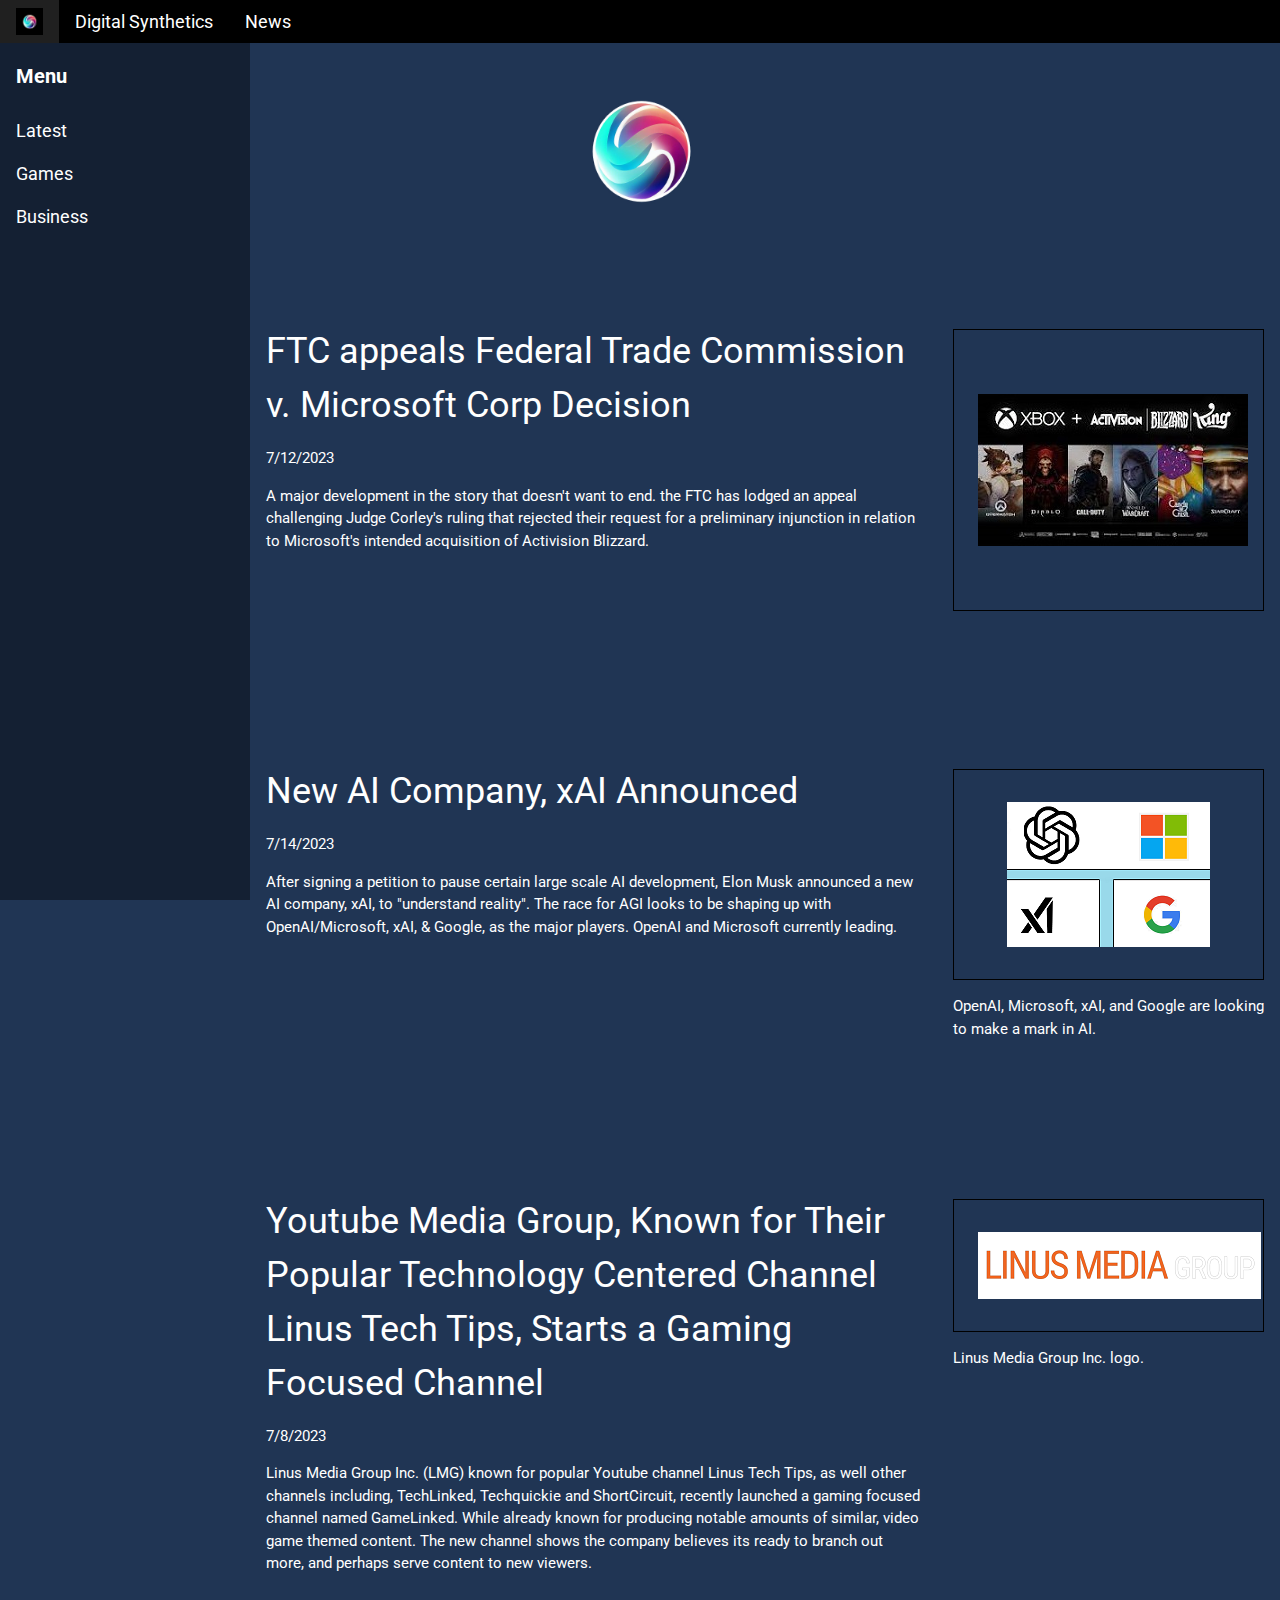
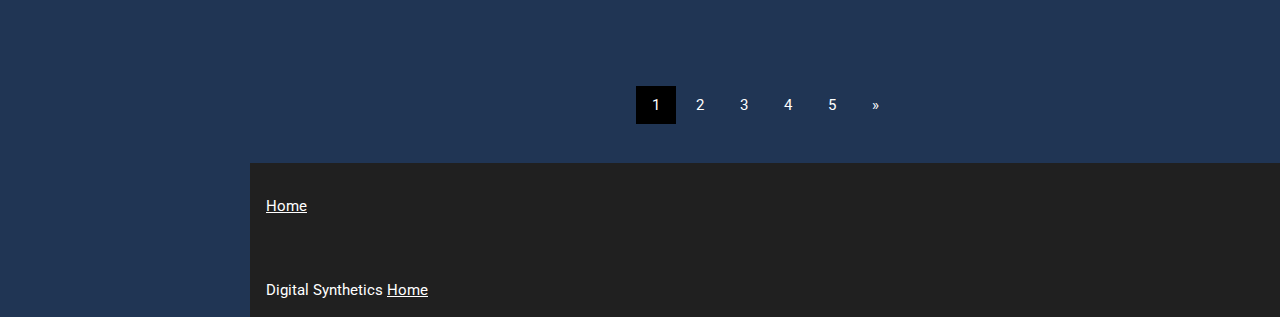
==== index.html @ 33fef28c "Update index.html" ====
<!DOCTYPE html>
<html lang="en">
<head>
    <title>Digital Synthetics</title>
    <link rel="shortcut icon" href="logo.jpg" type="image/x-icon">
    <meta charset="UTF-8">
    <meta name="viewport" content="width=device-width, initial-scale=1">
    <link rel="stylesheet" href="w3.css">
    <link rel="stylesheet" href="w3-theme-black.css">
    <link rel="stylesheet" href="https://fonts.googleapis.com/css?family=Roboto">
    <link rel="stylesheet" href="https://cdnjs.cloudflare.com/ajax/libs/font-awesome/4.7.0/css/font-awesome.min.css">
    <style>
        html, body, h1, h2, h3, h4, h5, h6 {
            font-family: "Roboto", sans-serif;
        }

        .w3-sidebar {
            z-index: 3;
            width: 250px;
            top: 43px;
            bottom: 0;
            height: inherit;
        }
      
        .image-container {
            display: flex;
            flex-wrap: wrap;
            justify-content: center;
        }
        
        .image-container .image-text-container {
            width: 100%;
            margin-bottom: 20px;
        }
        

        .logo {
            display: flex;
            justify-content: center;
            align-items: center;
            margin-top: 50px;
        }

            .logo img {
                width: 200px;
                height: auto;
            }
       
    </style>
</head>
<body>
    <header>
        <div class="logo"> <!-- Remove the dot from class name -->
            <img src="logo.jpg" alt="Logo">
        </div>
    </header>
    <!-- Navbar -->
    <div class="w3-top">
        <div class="w3-bar w3-theme w3-top w3-left-align w3-large">
            <a class="w3-bar-item w3-button w3-right w3-hide-large w3-hover-white w3-large w3-theme-l1" href="javascript:void(0)" onclick="w3_open()"><i class="fa fa-bars"></i></a>
            <img src="sqrlogo.jpg" alt="Logo" class="w3-bar-item w3-theme-l1" style="height: 43px;">
            <a href="https://digitalsynthetics.tech/" class="w3-bar-item w3-button w3-hide-small w3-hide-medium w3-hover-white">Digital Synthetics</a>
            <a href="https://digitalsynthetics.tech/" class="w3-bar-item w3-button w3-hide-small w3-hover-white">News</a>
        </div>
    </div>

    <!-- Sidebar -->
    <nav class="w3-sidebar w3-bar-block w3-collapse w3-large w3-theme-l5 w3-animate-left" id="mySidebar">
        <a href="javascript:void(0)" onclick="w3_close()" class="w3-right w3-xlarge w3-padding-large w3-hover-black w3-hide-large" title="Close Menu">
            <i class="fa fa-remove"></i>
        </a>
        <h4 class="w3-bar-item"><b>Menu</b></h4>
        <a class="w3-bar-item w3-button w3-hover-black" href="https://digitalsynthetics.tech/">Latest</a>
        <a class="w3-bar-item w3-button w3-hover-black" href="#">Games</a>
        <a class="w3-bar-item w3-button w3-hover-black" href="#">Business</a>
    </nav>

    <!-- Overlay effect when opening sidebar on small screens -->
    <div class="w3-overlay w3-hide-large" onclick="w3_close()" style="cursor:pointer" title="close side menu" id="myOverlay"></div>

    <!-- Main content: shift it to the right by 250 pixels when the sidebar is visible -->
    <div class="w3-main" style="margin-left:250px">
        <div class="w3-row w3-padding-64">
            <div class="w3-twothird w3-container">
                <h1 class="w3-text-white">FTC appeals Federal Trade Commission v. Microsoft Corp Decision</h1>
                <p>
                    7/12/2023
                </p>
                <p>
                    A major development in the story that doesn't want to end. the FTC has lodged an appeal 
                    challenging Judge Corley's ruling that rejected their request for 
                    a preliminary injunction in relation to Microsoft's intended acquisition of Activision Blizzard.
                </p>
            </div>
            <div class="w3-third w3-container">
                <p class="w3-border w3-padding-large w3-padding-64 w3-center"><img src="microsoftactivision.jpg"></p>
            </div>
        </div>
               <div class="w3-row w3-padding-64">
            <div class="w3-twothird w3-container">
                <h1 class="w3-text-white">New AI Company, xAI Announced</h1>
                <p>
                    7/14/2023
                </p>
                <p>
                    After signing a petition to pause certain large scale AI development, Elon Musk announced a new AI company, xAI, to "understand reality". The race for AGI looks to be shaping up with OpenAI/Microsoft, xAI, & Google, as the major players. OpenAI and Microsoft currently leading.
                </p>
            </div>
            <div class="w3-third w3-container">
                <p class="w3-border w3-padding-large w3-padding-32 w3-center"><img src="aiplaylogo.png"></p>
                <p>
                  OpenAI, Microsoft, xAI, and Google are looking to make a mark in AI.
                <p>
            </div>
        </div>
       
	 <div class="w3-row w3-padding-64">
            <div class="w3-twothird w3-container">
                <h1 class="w3-text-white">Youtube Media Group, Known for Their Popular Technology Centered Channel Linus Tech Tips, Starts a Gaming Focused Channel</h1>
                <p>
                    7/8/2023
                </p> 
                <p>
                    Linus Media Group Inc. (LMG) known for popular Youtube channel Linus Tech Tips, as well other channels including,
                    TechLinked, Techquickie and ShortCircuit, recently launched a gaming focused channel named GameLinked.
                    While already known for producing notable amounts of similar, video game themed content. 
                    The new channel shows the company believes its ready to branch out more, and perhaps serve content to new viewers.
                </p>
            </div>
            <div class="w3-third w3-container">
                <p class="w3-border w3-padding-large w3-padding-32 w3-center"><img src="lmglogo.png"></p>
                <p>
                    Linus Media Group Inc. logo.
                <p>
            </div>
        </div>
       
        <div class="w3-center w3-padding-32">
            <div class="w3-bar">
                <a class="w3-button w3-black" href="#">1</a>
                <a class="w3-button w3-hover-black" href="page2.html">2</a>
                <a class="w3-button w3-hover-black" href="page3.html">3</a>
                <a class="w3-button w3-hover-black" href="page4.html">4</a>
                <a class="w3-button w3-hover-black" href="page.html">5</a>
                <a class="w3-button w3-hover-black" href="page2.html">&raquo;</a>
            </div>
        </div>

        <footer id="myFooter">
            <div class="w3-container w3-theme-l2 w3-padding-32">
                <a href="https://digitalsynthetics.tech/">Home</a></p>
            </div>

            <div class="w3-container w3-theme-l1">
                <p>Digital Synthetics <a href="https://digitalsynthetics.tech/">Home</a></p>
            </div>
        </footer>

        <!-- END MAIN -->
    </div>

    <script>
        // Get the Sidebar
        var mySidebar = document.getElementById("mySidebar");

        // Get the DIV with overlay effect
        var overlayBg = document.getElementById("myOverlay");

        // Toggle between showing and hiding the sidebar, and add overlay effect
        function w3_open() {
            if (mySidebar.style.display === 'block') {
                mySidebar.style.display = 'none';
                overlayBg.style.display = "none";
            } else {
                mySidebar.style.display = 'block';
                overlayBg.style.display = "block";
            }
        }

        // Close the sidebar with the close button
        function w3_close() {
            mySidebar.style.display = "none";
            overlayBg.style.display = "none";
        }
    </script>

</body>
</html>
---- w3-theme-black.css ----
﻿body {
    color: #fff !important;
    background-color: #203554 !important;
  }
  
  .w3-theme-l5,
  .w3-theme-light {
    color: #ffffff !important;
    background-color: #142033 !important;
  }
  
  .w3-theme-l4 {
    color: #000000 !important;
    background-color: #cccccc !important;
  }
  
  .w3-theme-l3,
  .w3-theme-l2,
  .w3-theme-l1 {
    color: #fff !important;
    background-color: #202020 !important;
  }
  
  .w3-theme-d1,
  .w3-theme-d2,
  .w3-theme-d3,
  .w3-theme-d4,
  .w3-theme-d5,
  .w3-theme-dark,
  .w3-theme-action,
  .w3-theme {
    color: #fff !important;
    background-color: #000000 !important;
  }
  
  .w3-text-theme {
    color: #000000 !important;
  }
  
  .w3-border-theme {
    border-color: #000000 !important;
  }
  
  .w3-hover-theme:hover,
  .w3-hover-theme-light,
  .w3-hover-theme-dark,
  .w3-hover-theme-action {
    color: #fff !important;
    background-color: #000000 !important;
  }
  
  .w3-hover-text-theme:hover {
    color: #000000 !important;
  }
  
  .w3-hover-border-theme:hover {
    border-color: #000000 !important;
  }
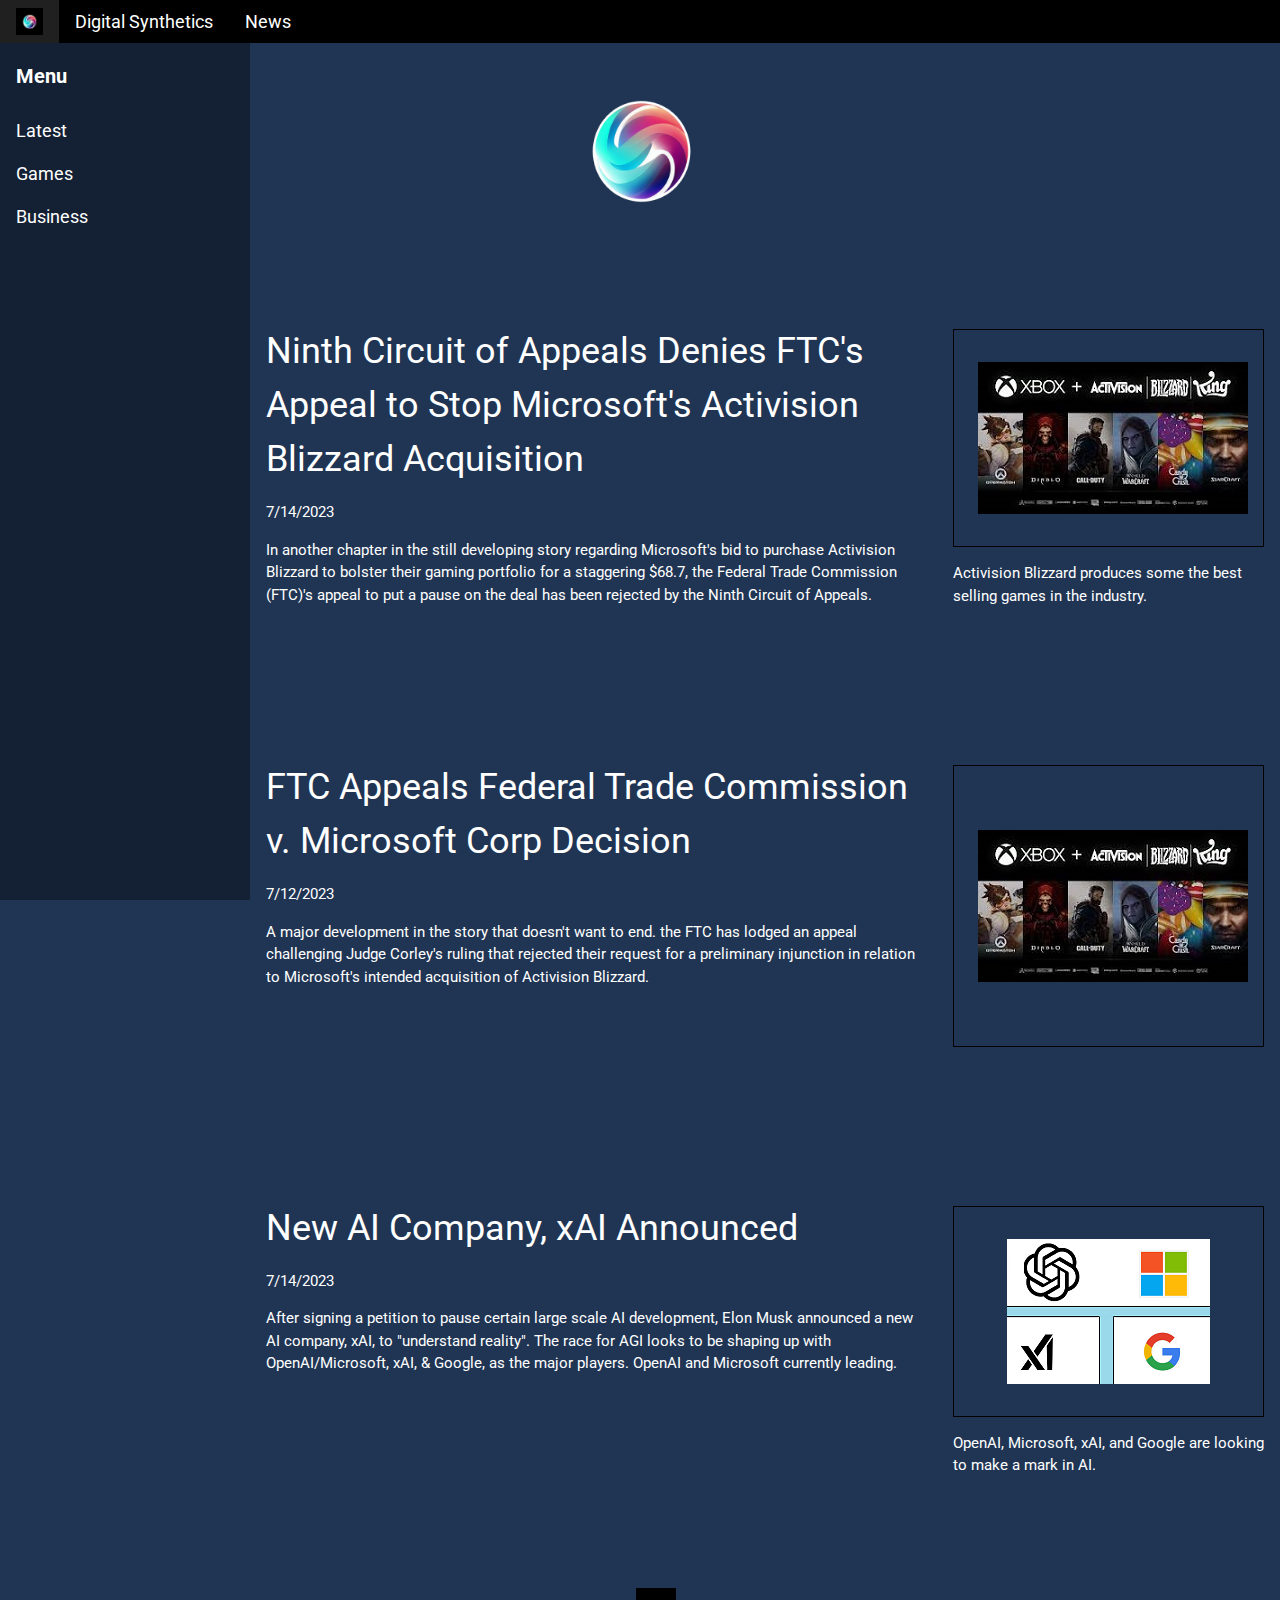
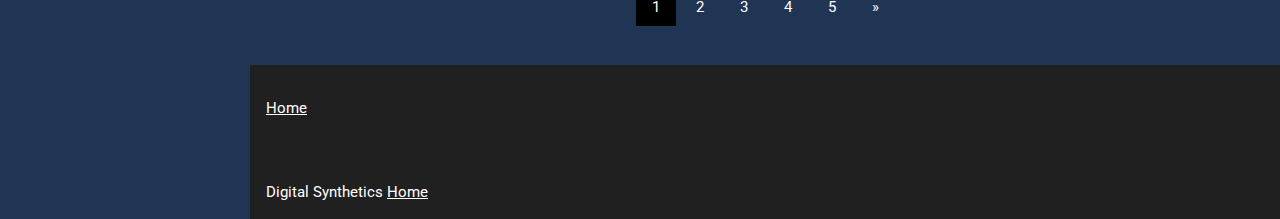
==== commit 6158c16a: "Added Appeal Resolution Story" ====
--- a/index.html
+++ b/index.html
@@ -80,9 +80,33 @@
 
     <!-- Main content: shift it to the right by 250 pixels when the sidebar is visible -->
     <div class="w3-main" style="margin-left:250px">
-        <div class="w3-row w3-padding-64">
+       	
+ <div class="w3-row w3-padding-64">
             <div class="w3-twothird w3-container">
-                <h1 class="w3-text-white">FTC appeals Federal Trade Commission v. Microsoft Corp Decision</h1>
+                <h1 class="w3-text-white">Ninth Circuit of Appeals Denies FTC's Appeal to Stop Microsoft's Activision Blizzard Acquisition</h1>
+                <p>
+                    7/14/2023
+                </p> 
+                <p>
+                   In another chapter in the still developing story regarding Microsoft's bid to purchase Activision Blizzard to bolster their gaming portfolio for a staggering $68.7, the Federal Trade Commission (FTC)'s appeal to put a pause on the deal has been rejected by the Ninth Circuit of Appeals.
+                </p>
+            </div>
+            <div class="w3-third w3-container">
+                <p class="w3-border w3-padding-large w3-padding-32 w3-center"><img src="microsoftactivision.jpg"></p>
+                <p>
+                    Activision Blizzard produces some the best selling games in the industry.
+                <p>
+            </div>
+        </div>
+ 
+
+
+
+
+
+	<div class="w3-row w3-padding-64">
+            <div class="w3-twothird w3-container">
+                <h1 class="w3-text-white">FTC Appeals Federal Trade Commission v. Microsoft Corp Decision</h1>
                 <p>
                     7/12/2023
                 </p>
@@ -113,28 +137,7 @@
                 <p>
             </div>
         </div>
-       
-	 <div class="w3-row w3-padding-64">
-            <div class="w3-twothird w3-container">
-                <h1 class="w3-text-white">Youtube Media Group, Known for Their Popular Technology Centered Channel Linus Tech Tips, Starts a Gaming Focused Channel</h1>
-                <p>
-                    7/8/2023
-                </p> 
-                <p>
-                    Linus Media Group Inc. (LMG) known for popular Youtube channel Linus Tech Tips, as well other channels including,
-                    TechLinked, Techquickie and ShortCircuit, recently launched a gaming focused channel named GameLinked.
-                    While already known for producing notable amounts of similar, video game themed content. 
-                    The new channel shows the company believes its ready to branch out more, and perhaps serve content to new viewers.
-                </p>
-            </div>
-            <div class="w3-third w3-container">
-                <p class="w3-border w3-padding-large w3-padding-32 w3-center"><img src="lmglogo.png"></p>
-                <p>
-                    Linus Media Group Inc. logo.
-                <p>
-            </div>
-        </div>
-       
+              
         <div class="w3-center w3-padding-32">
             <div class="w3-bar">
                 <a class="w3-button w3-black" href="#">1</a>
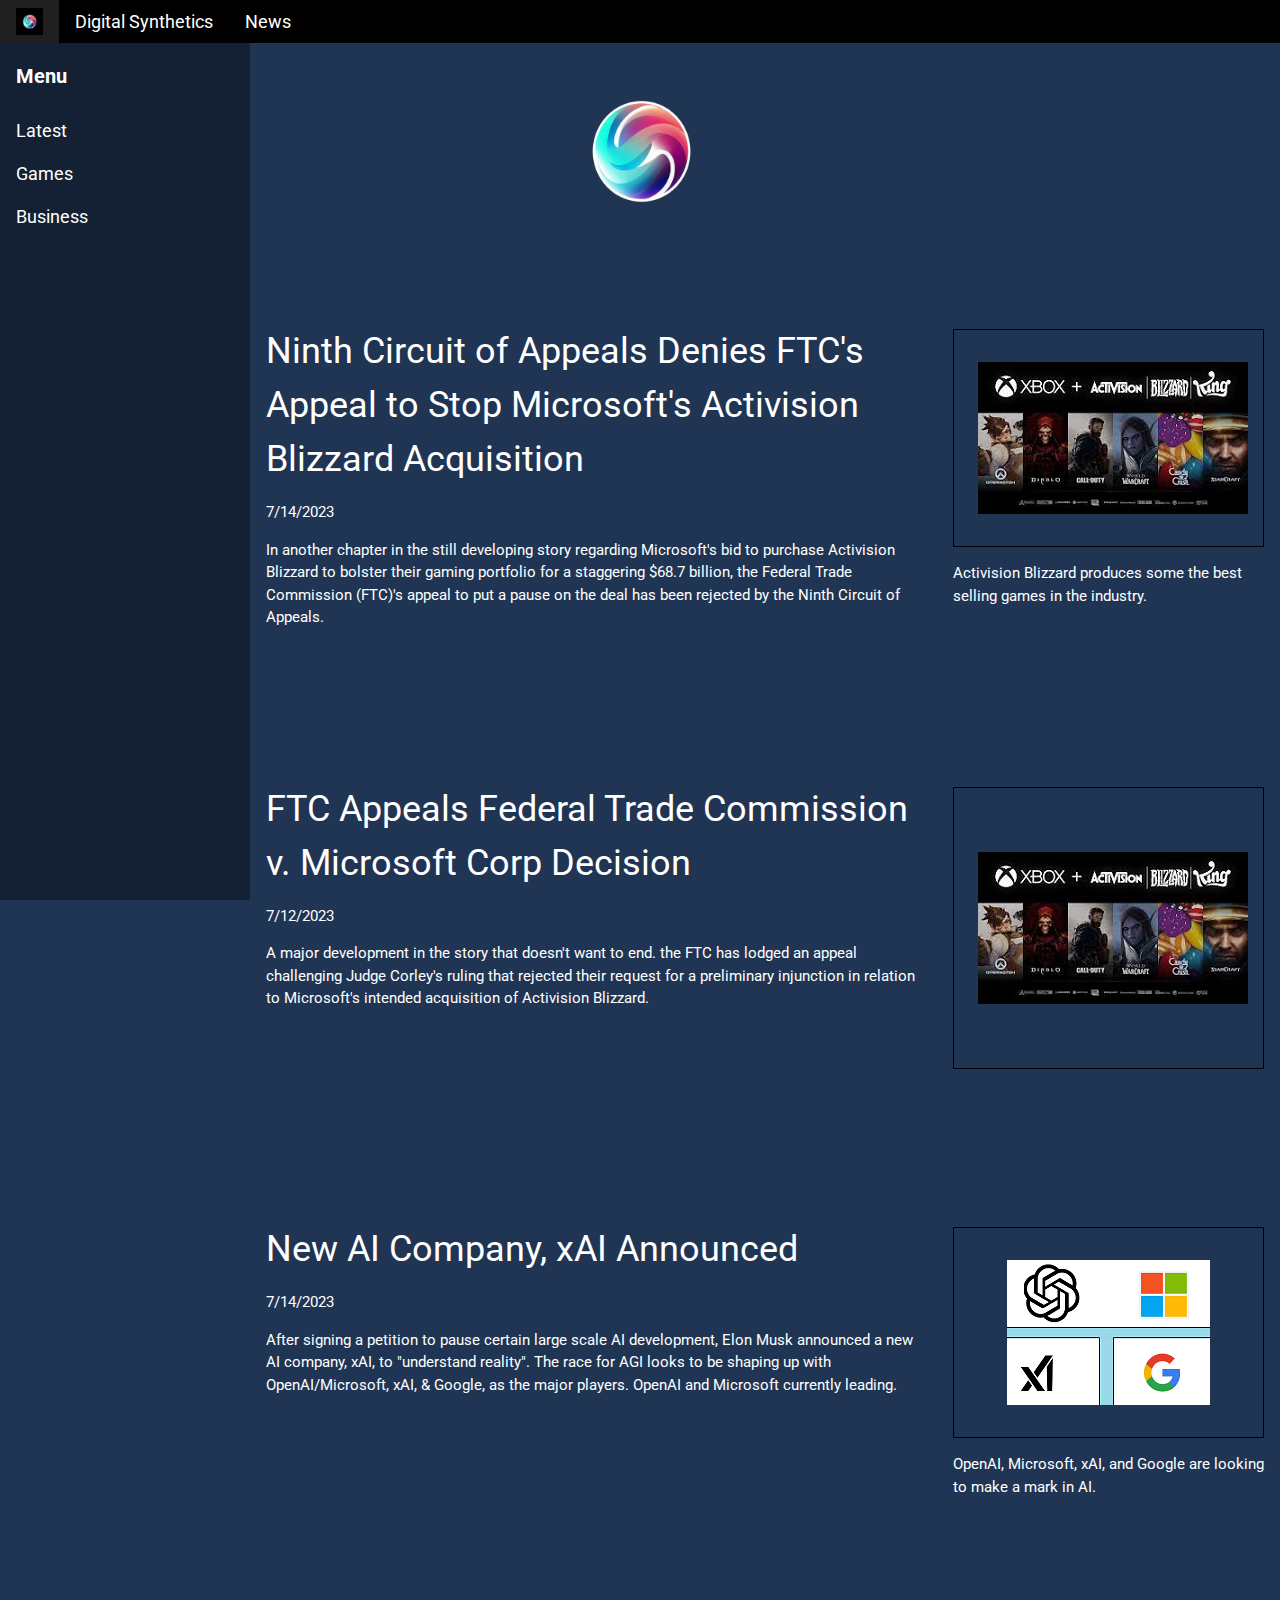
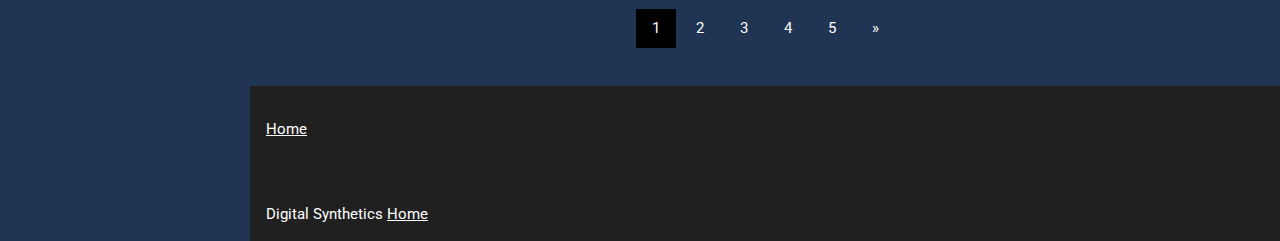
==== commit 01047b52: "Update index.html" ====
--- a/index.html
+++ b/index.html
@@ -88,7 +88,7 @@
                     7/14/2023
                 </p> 
                 <p>
-                   In another chapter in the still developing story regarding Microsoft's bid to purchase Activision Blizzard to bolster their gaming portfolio for a staggering $68.7, the Federal Trade Commission (FTC)'s appeal to put a pause on the deal has been rejected by the Ninth Circuit of Appeals.
+                   In another chapter in the still developing story regarding Microsoft's bid to purchase Activision Blizzard to bolster their gaming portfolio for a staggering $68.7 billion, the Federal Trade Commission (FTC)'s appeal to put a pause on the deal has been rejected by the Ninth Circuit of Appeals.
                 </p>
             </div>
             <div class="w3-third w3-container">
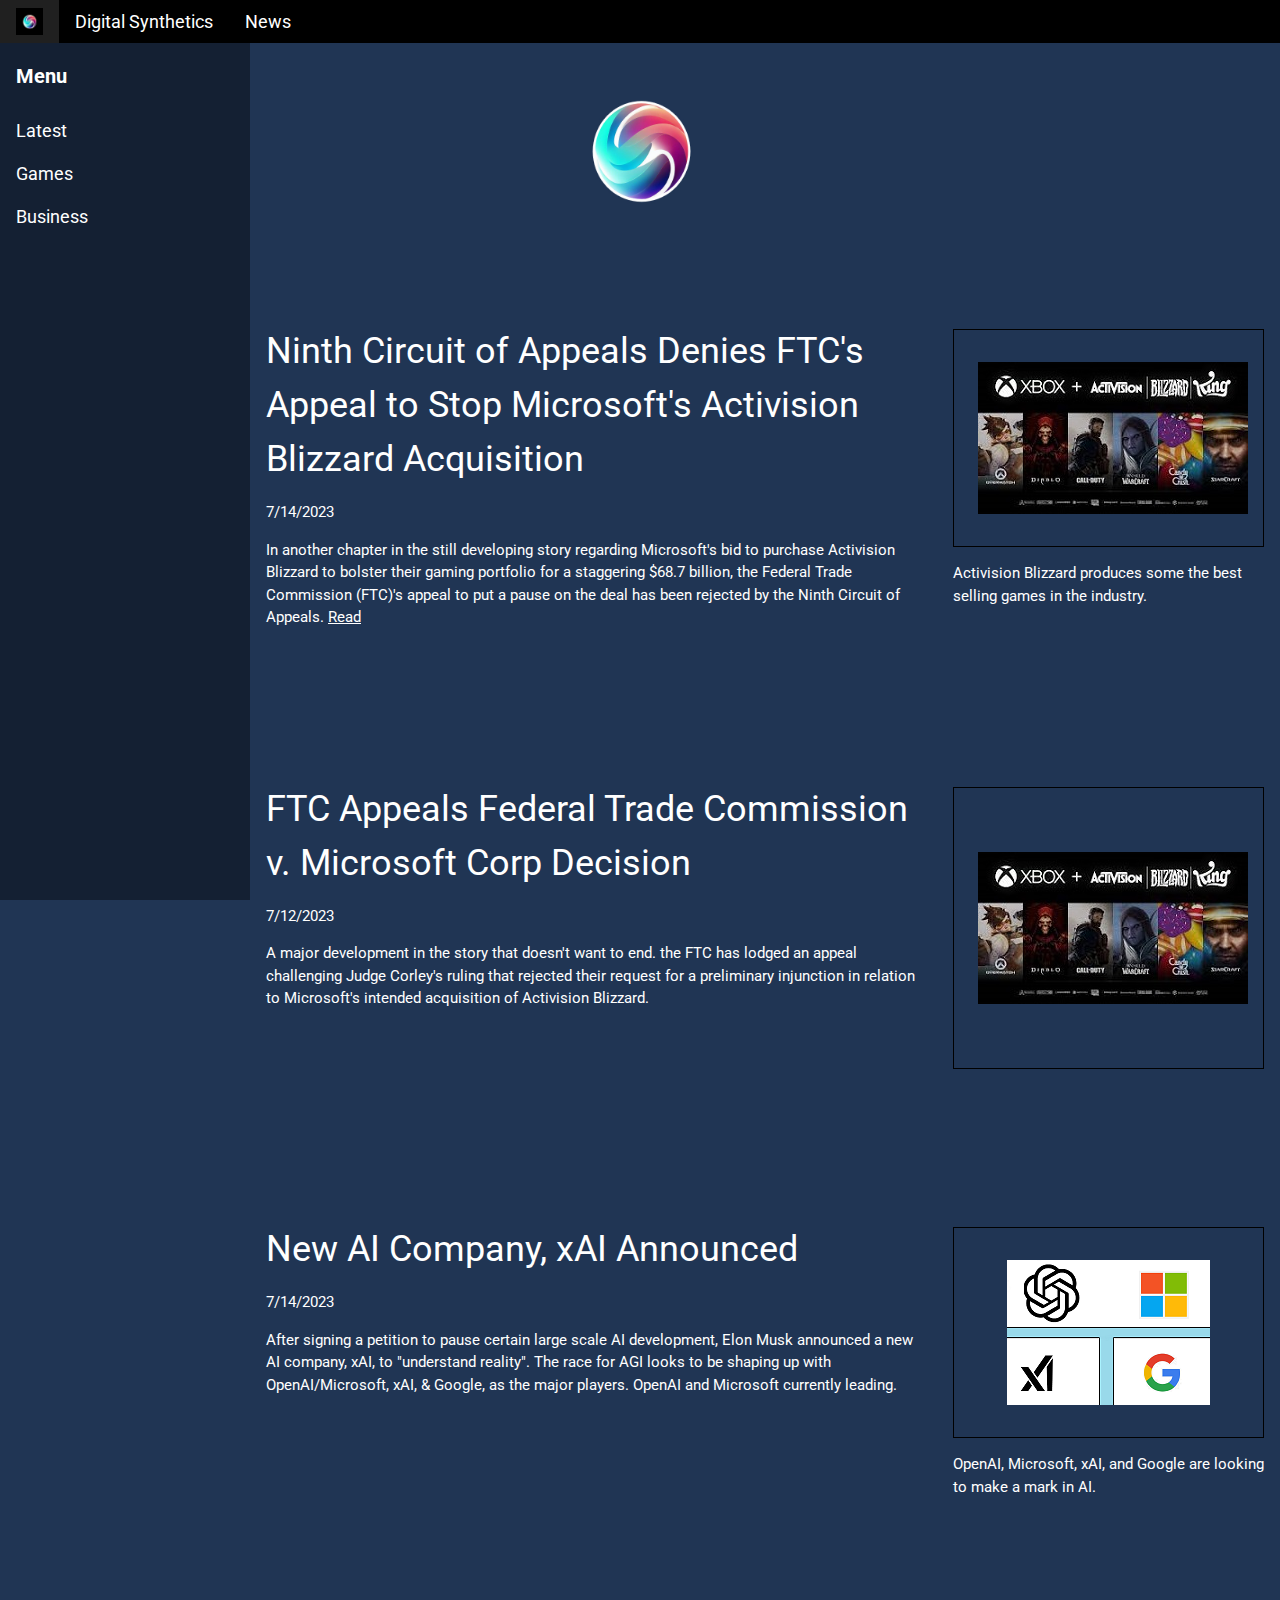
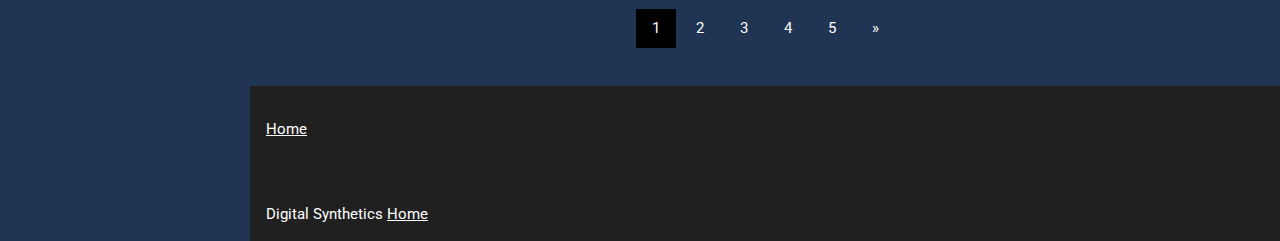
==== commit 75a5fe94: "added appeal story and link" ====
--- a/index.html
+++ b/index.html
@@ -89,6 +89,7 @@
                 </p> 
                 <p>
                    In another chapter in the still developing story regarding Microsoft's bid to purchase Activision Blizzard to bolster their gaming portfolio for a staggering $68.7 billion, the Federal Trade Commission (FTC)'s appeal to put a pause on the deal has been rejected by the Ninth Circuit of Appeals.
+                   <a href="news/activision-appeal.html">Read</a></p>
                 </p>
             </div>
             <div class="w3-third w3-container">
@@ -142,9 +143,9 @@
             <div class="w3-bar">
                 <a class="w3-button w3-black" href="#">1</a>
                 <a class="w3-button w3-hover-black" href="page2.html">2</a>
-                <a class="w3-button w3-hover-black" href="page3.html">3</a>
-                <a class="w3-button w3-hover-black" href="page4.html">4</a>
-                <a class="w3-button w3-hover-black" href="page.html">5</a>
+                <a class="w3-button w3-hover-black" href="page2.html">3</a>
+                <a class="w3-button w3-hover-black" href="page2.html">4</a>
+                <a class="w3-button w3-hover-black" href="page2.html">5</a>
                 <a class="w3-button w3-hover-black" href="page2.html">&raquo;</a>
             </div>
         </div>
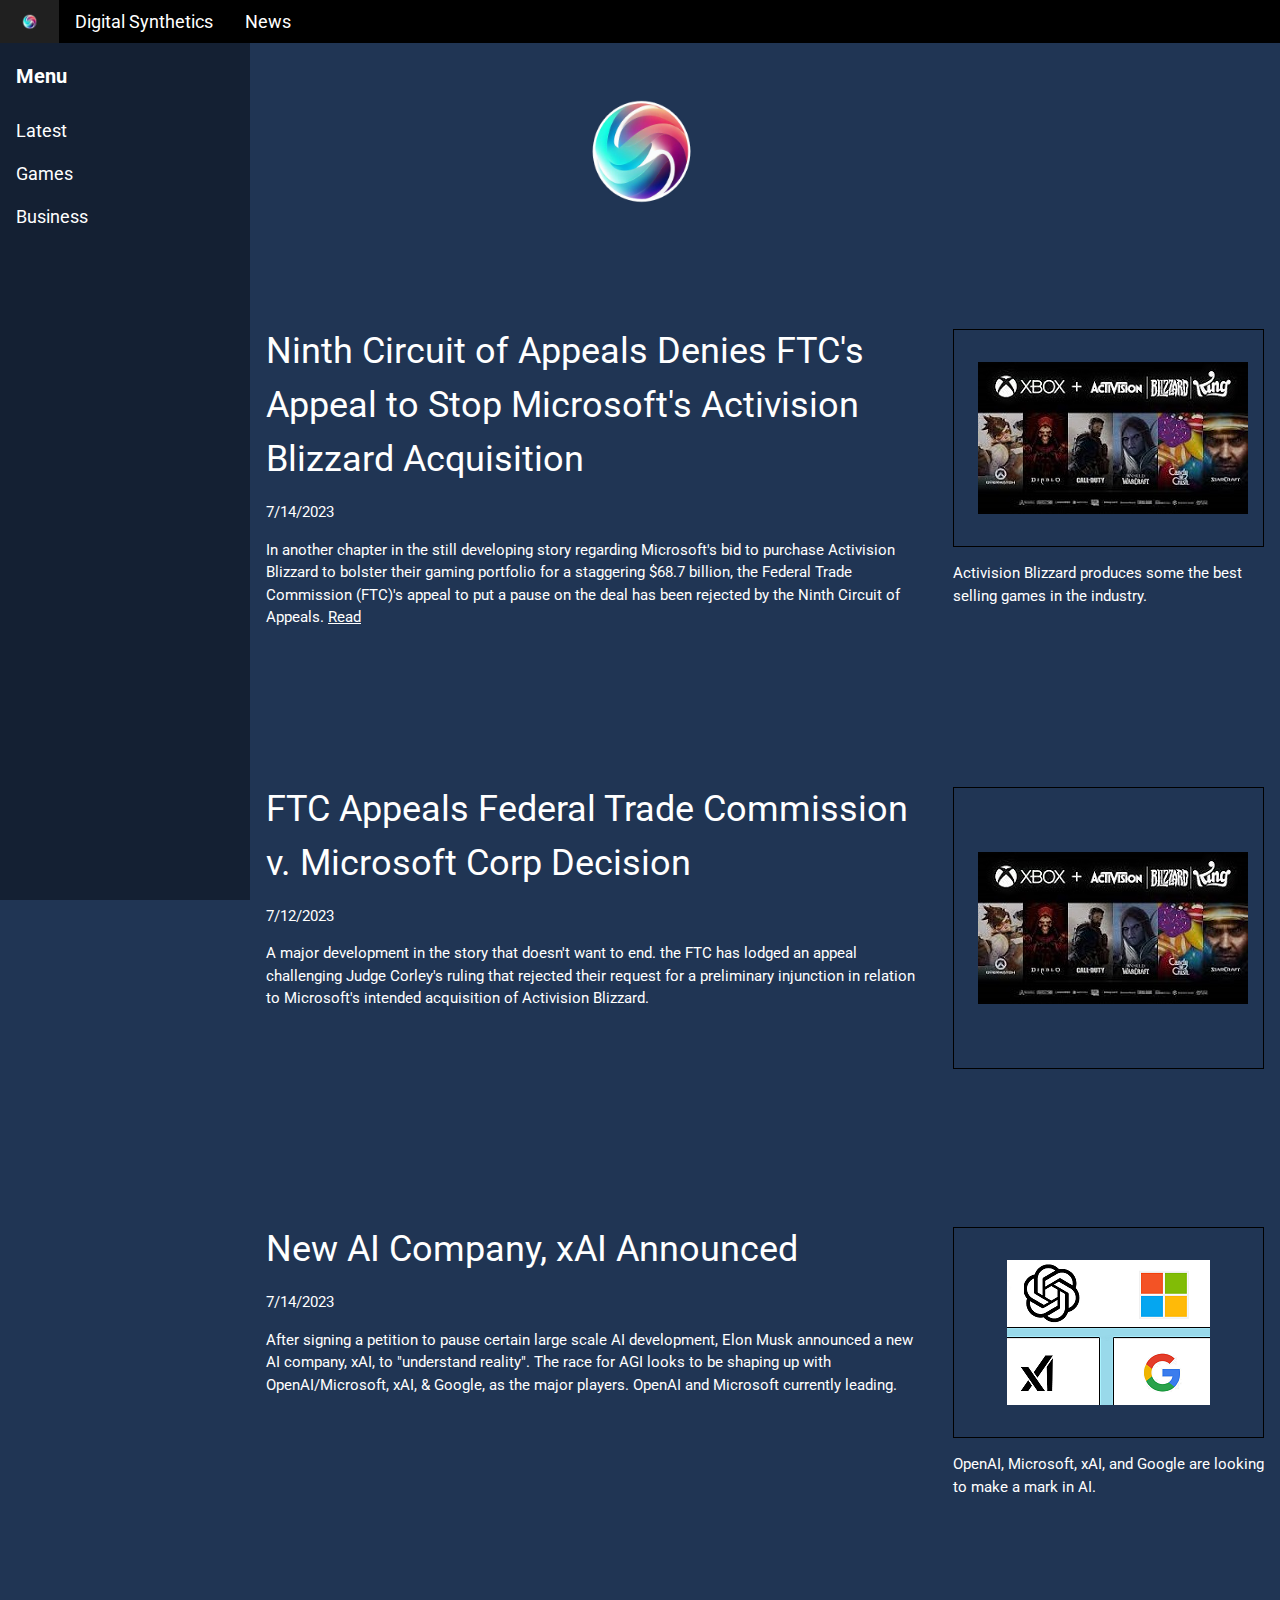
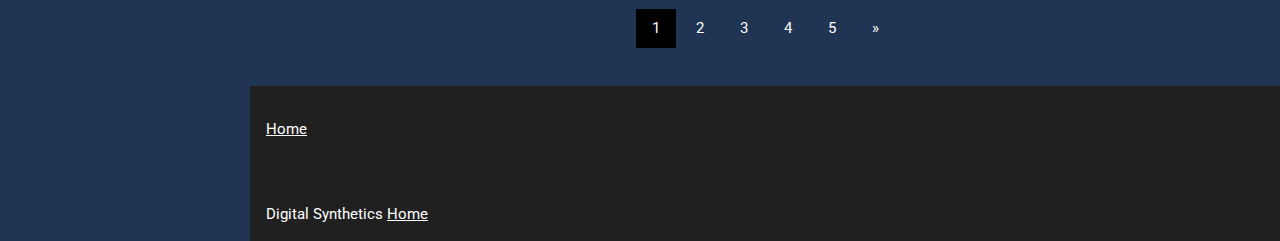
==== commit ca51193c: "grey logo changed" ====
--- a/index.html
+++ b/index.html
@@ -58,7 +58,7 @@
     <div class="w3-top">
         <div class="w3-bar w3-theme w3-top w3-left-align w3-large">
             <a class="w3-bar-item w3-button w3-right w3-hide-large w3-hover-white w3-large w3-theme-l1" href="javascript:void(0)" onclick="w3_open()"><i class="fa fa-bars"></i></a>
-            <img src="sqrlogo.jpg" alt="Logo" class="w3-bar-item w3-theme-l1" style="height: 43px;">
+            <img src="logogrey.png" alt="Logo" class="w3-bar-item w3-theme-l1" style="height: 43px;">
             <a href="https://digitalsynthetics.tech/" class="w3-bar-item w3-button w3-hide-small w3-hide-medium w3-hover-white">Digital Synthetics</a>
             <a href="https://digitalsynthetics.tech/" class="w3-bar-item w3-button w3-hide-small w3-hover-white">News</a>
         </div>
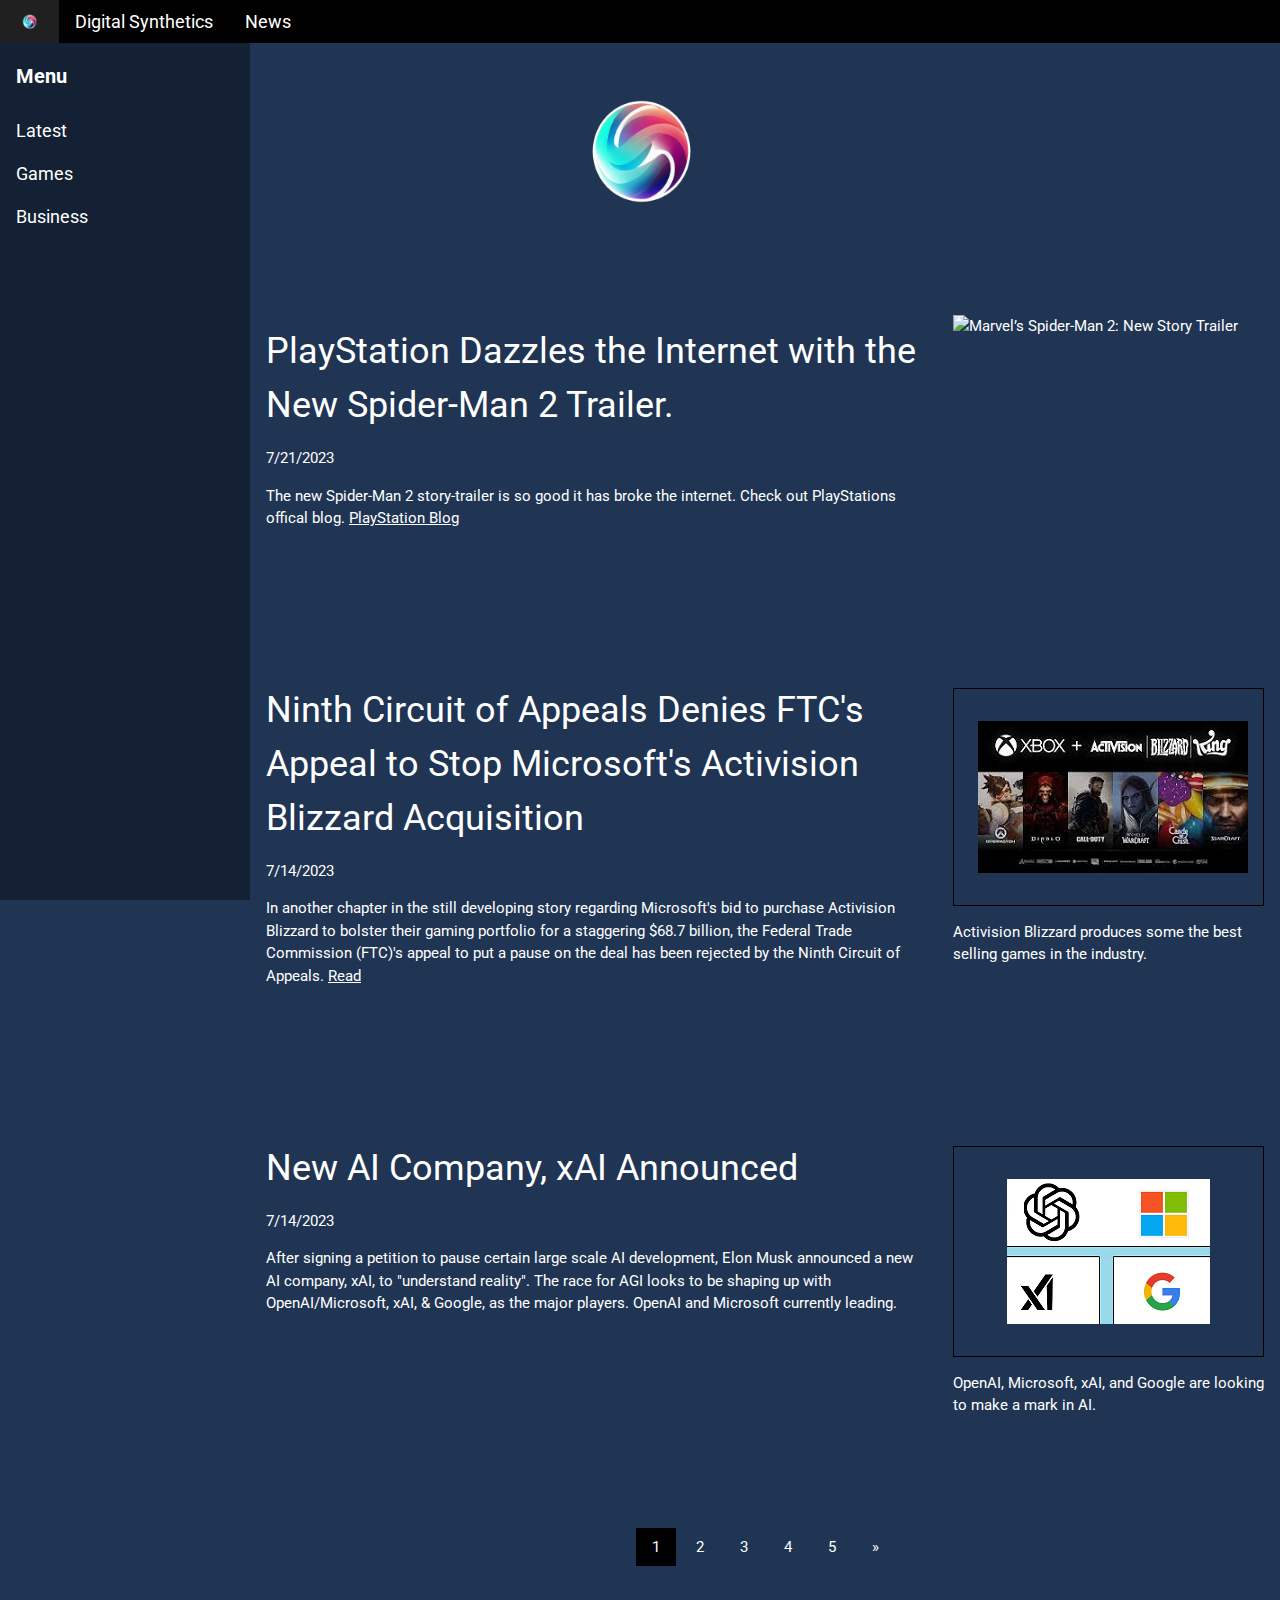
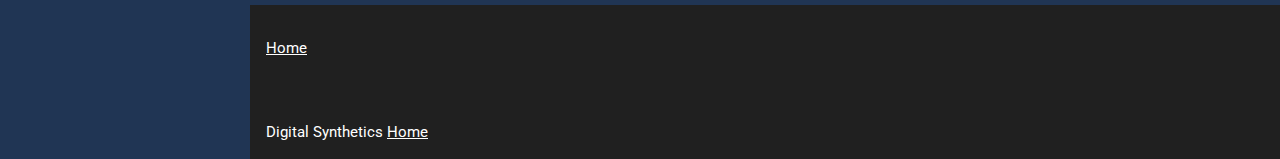
==== commit 00697e75: "Update index.html" ====
--- a/index.html
+++ b/index.html
@@ -80,8 +80,25 @@
 
     <!-- Main content: shift it to the right by 250 pixels when the sidebar is visible -->
     <div class="w3-main" style="margin-left:250px">
-       	
- <div class="w3-row w3-padding-64">
+        <div class="w3-row w3-padding-64">
+            <div class="w3-twothird w3-container">
+                <h1 class="w3-text-white">PlayStation Dazzles the Internet with the New Spider-Man 2 Trailer.</h1>
+                <p>
+                    7/21/2023
+                </p>
+                <p>
+                    The new Spider-Man 2 story-trailer is so good it has broke the internet. Check out PlayStations offical blog.
+                <a href="https://blog.playstation.com/2023/07/20/marvels-spider-man-2-new-story-trailer/">PlayStation Blog</a></p>
+                </p>
+            </div>
+            <div class="w3-third w3-container">
+                <img fetchpriority="high" width="362" height="204" src="https://blog.playstation.com/tachyon/2023/07/1876acc018df537d3f409db4ddd302326916ec93-scaled.jpg?resize=1088%2C612&amp;crop_strategy=smart" 
+                class="featured-asset skip-lazy wp-image-382585 wp-post-image" alt="Marvel’s Spider-Man 2: New Story Trailer&nbsp;" decoding="async" sizes="(min-width: 1440px) 1200px, (min-width: 960px) 80vw, 100vw" srcset="https://blog.playstation.com/tachyon/2023/07/1876acc018df537d3f409db4ddd302326916ec93-scaled.jpg?resize=1088%2C612&amp;crop_strategy=smart&amp;zoom=2 2176w, https://blog.playstation.com/tachyon/2023/07/1876acc018df537d3f409db4ddd302326916ec93-scaled.jpg?resize=1088%2C612&amp;crop_strategy=smart&amp;zoom=1.5 1632w, https://blog.playstation.com/tachyon/2023/07/1876acc018df537d3f409db4ddd302326916ec93-scaled.jpg?resize=1088%2C612&amp;crop_strategy=smart&amp;zoom=1 1088w, https://blog.playstation.com/tachyon/2023/07/1876acc018df537d3f409db4ddd302326916ec93-scaled.jpg?resize=1088%2C612&amp;crop_strategy=smart&amp;zoom=0.5 544w, https://blog.playstation.com/tachyon/2023/07/1876acc018df537d3f409db4ddd302326916ec93-scaled.jpg?resize=1088%2C612&amp;crop_strategy=smart&amp;zoom=0.25 272w">
+            </div>
+        </div>   	
+ 
+ 
+        <div class="w3-row w3-padding-64">
             <div class="w3-twothird w3-container">
                 <h1 class="w3-text-white">Ninth Circuit of Appeals Denies FTC's Appeal to Stop Microsoft's Activision Blizzard Acquisition</h1>
                 <p>
@@ -101,26 +118,6 @@
         </div>
  
 
-
-
-
-
-	<div class="w3-row w3-padding-64">
-            <div class="w3-twothird w3-container">
-                <h1 class="w3-text-white">FTC Appeals Federal Trade Commission v. Microsoft Corp Decision</h1>
-                <p>
-                    7/12/2023
-                </p>
-                <p>
-                    A major development in the story that doesn't want to end. the FTC has lodged an appeal 
-                    challenging Judge Corley's ruling that rejected their request for 
-                    a preliminary injunction in relation to Microsoft's intended acquisition of Activision Blizzard.
-                </p>
-            </div>
-            <div class="w3-third w3-container">
-                <p class="w3-border w3-padding-large w3-padding-64 w3-center"><img src="microsoftactivision.jpg"></p>
-            </div>
-        </div>
                <div class="w3-row w3-padding-64">
             <div class="w3-twothird w3-container">
                 <h1 class="w3-text-white">New AI Company, xAI Announced</h1>
@@ -143,7 +140,7 @@
             <div class="w3-bar">
                 <a class="w3-button w3-black" href="#">1</a>
                 <a class="w3-button w3-hover-black" href="page2.html">2</a>
-                <a class="w3-button w3-hover-black" href="page2.html">3</a>
+                <a class="w3-button w3-hover-black" href="page3.html">3</a>
                 <a class="w3-button w3-hover-black" href="page2.html">4</a>
                 <a class="w3-button w3-hover-black" href="page2.html">5</a>
                 <a class="w3-button w3-hover-black" href="page2.html">&raquo;</a>
